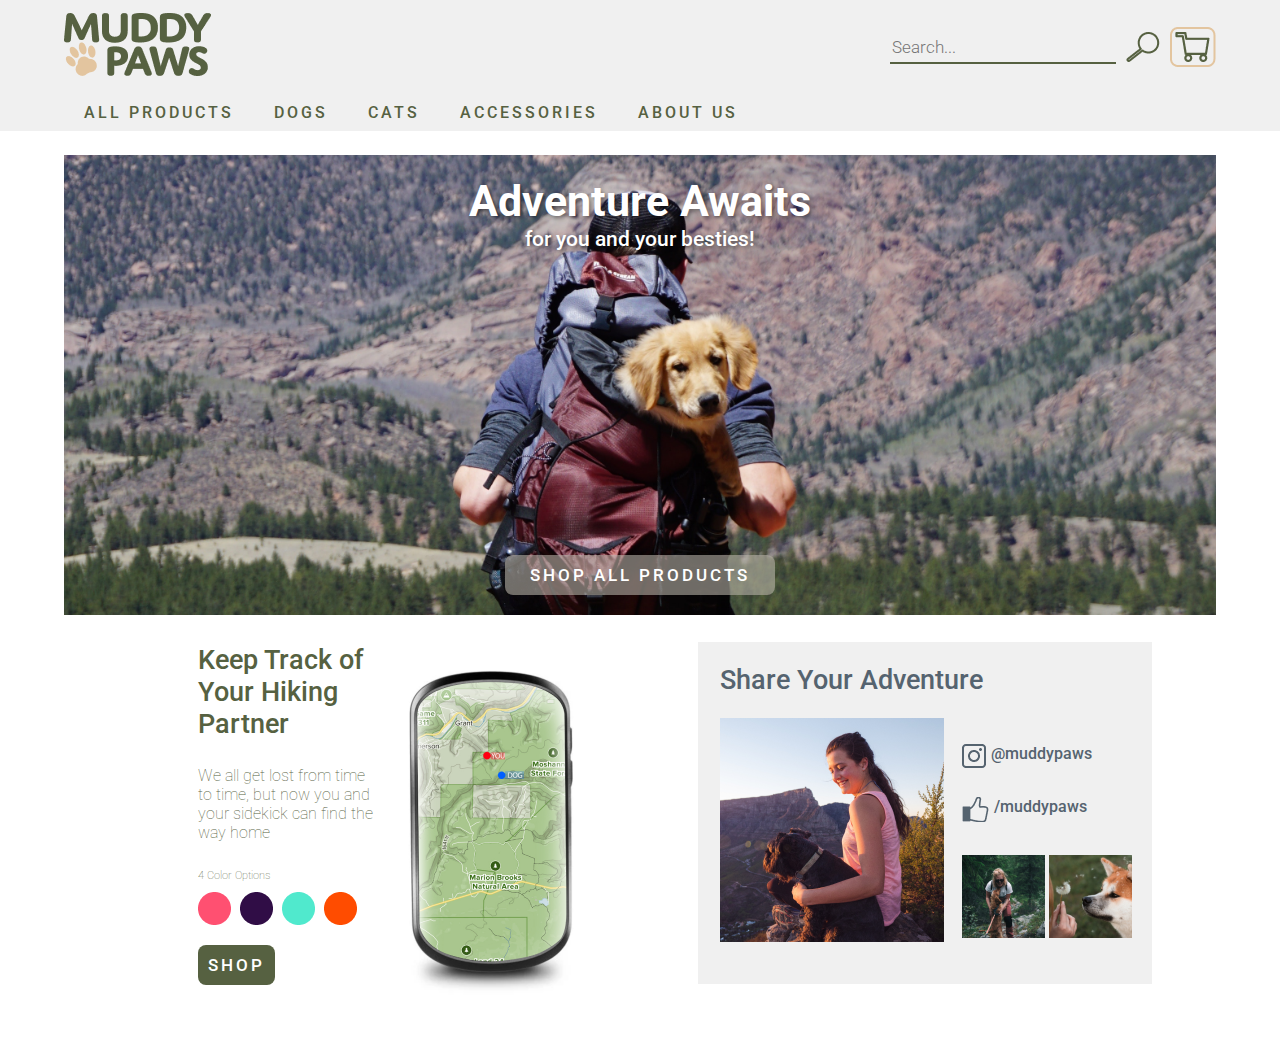
==== index.html @ 75e67714 "added files" ====
<!DOCTYPE html>
<html>
<head>
	<title>Muddy Paws - Home</title>
	<link rel="stylesheet" type="text/css" href="style.css">
	
	<link href="https://fonts.googleapis.com/css2?family=Arimo:ital,wght@0,400;0,700;1,400;1,700&family=Roboto:ital,wght@0,100;0,300;0,400;0,500;0,700;0,900;1,100;1,300;1,400;1,500;1,700;1,900&display=swap" rel="stylesheet">

</head>
<body>
	<div class="header">
		<a href="index.html" id="logo"><img src="icons/Logo.png" alt="logo" ></a>
		<div class="header-right">
			<input type="text" name="searchBar" placeholder="Search..." id="textInput">
			<img src="icons/searchIcon.png" alt="cart" id="searchIcon">
			<div id="cartButton">
				<img src="icons/cartIcon.png" alt="cart" id="cartIcon">
			</div>
		</div>
	</div>	
	<nav class="navBar">
		<!-- nav bar will be changed to a dropdown in the future, this feels crowded -->
		<a href="allProducts.html">ALL PRODUCTS</a>
		<a href="">DOGS</a>
		<a href="">CATS</a>
		<a href="">ACCESSORIES</a>
		<a href="about.html">ABOUT US</a>
	</nav>
	<div id="hero">
		<!-- main content imagery -->
		<div id="heroText">
			<h1>Adventure Awaits</h1>
			<h2>for you and your besties!</h2>			
		</div>
		<a href="allProducts.html"><h3 id="shopAllProducts">SHOP ALL PRODUCTS</h3></a>
	</div>
	<div class="content">
		<!-- first big use of flexbox -->
		<div class="feature">
			<div class="featureDetail">
				<!-- nested flexboxes -->
				<h2>Keep Track of Your Hiking Partner</h2>
				<p>We all get lost from time to time, but now you and your sidekick can find the way home</p>
				<p id="colorOptions">4 Color Options</p>
				<img src="images/colorOptions.png" id="colors" alt="color options">
				<button class="callToAction">SHOP</button>
			</div>
			<img src="images/GPS.png" id="gps" alt="gps">
		</div>
		<div class="social">
			<!-- this section gave me difficulties -->
			<!-- attemped to create a grid -->
			<!-- will change with script -->
			<h2>Share Your Adventure</h2>
			<div class="socialElements">
				<img src="images/Social1.png" alt="social large">
				<div id="socialElementsSmall">
					<a href=""><div id="ig">
						<img src="icons/InstaIcon.png" alt="IG icon">
						<h3 class="accountname">@muddypaws</h3>
					</div></a>
					<a href=""><div id="fb">
						<img src="icons/FBIcon.png" alt="FB icon">
						<h3 class="accountname">/muddypaws</h3>
					</div></a>
					<div id="social2-3">
						<img src="images/Social2.png" alt="social image small2">
						<img src="images/Social3.png" alt="social image small3">
					</div>
				</div>	
			</div>
		</div>	
	</div>
	
</body>
</html>
---- style.css ----
body{
	/*had to use this to let header bleed to edge of browser*/
	margin: 0;
}
.header{
	display: flex;
	justify-content: space-between;
	align-items: center;
	background-color: #F0F0F0;
	height: 93px;
	margin:0;
}
.header-right{
	height: 40px;
	margin-right: 5%;
}
.header-right input[type=text] {
  	font-family: 'Roboto', sans-serif;
  	/*should just call font fmaily in the body next time, stop multiple instances*/
  	font-size: 14pt;
  	font-weight: 300;
  	float: left;
  	padding-top: 10px;
  	padding-bottom: 5px;
  	margin-top: 0px;
  	margin-right: 10px;
  	border-bottom: 2px solid #566141;
  	border-top: none;
  	border-right: none;
  	border-left: none;
  	box-sizing: border-box;
  	font-size: 17px;
  	/*rgba to make transparent background color*/
  	background-color: rgba(0,0,0,0);
 }
.navBar{
	display: flex;
	flex-direction: row;
	justify-content: flex-start;
	background-color: #F0F0F0;
	height: 38px;
	margin:0;
	padding-left: 5%;
}
.navBar a{
	flex-basis: content;
	margin: 0 20px 0 20px;
	align-items: center;
	display: flex;
	justify-content: center;
	align-items: center;
	text-decoration: none;
	font-family: 'Roboto', sans-serif;
	font-size: 12pt;
	font-weight: 500;
	color: #566141;
	letter-spacing: 3px;
}
.navBar a:hover{
	color: #E3C59F;
	transition: all .25s;
}
.footer{
	/*ended up removing, wasn't behaving as intented*/
	background-color: #F0F0F0;
	height: 50px;
	width: 100%;
	
	bottom: 0;
	
}
.content{

	width: 90%;
	height: 400px;
	
	display: flex;
	flex-direction: row;
	justify-content: center;
	align-items: flex-start;
	margin: 27px auto auto auto;
}
.feature{
	width: 50%;
	color: #566141;
	display: flex;
	flex-direction:  row;
	max-width: 454px;

	justify-content: flex-end;
	text-decoration: none;
	font-family: 'Roboto', sans-serif;	
	margin-right: 5%;
}
.feature h2{
	font-size: 20pt;
	font-weight: 500;
	margin: 2px 0 10px 0;
}
.feature p{
	font-size: 12pt;
	font-weight: 100;
}	
#colorOptions{
	font-size: 8pt;
	font-weight: 100;
}
.featureDetail{
	padding-left: 0;
	padding-right: 5%;
	width: 40%;
	display: flex;
	flex-direction: column;
	align-items: flex-start;

}
.callToAction{
	/*made too many similar button classes, will try to reuse more often with addition of ids*/
	margin-top: 20px;
	padding: 10px;
	border: none;
	color: white;
	font-family: 'Roboto', sans-serif;
	font-size: 13pt;
	font-weight: 500;
	text-decoration: none;
	letter-spacing: 3px;
	text-align: center;
	background-color: #566141;
	border-radius: 8px;
}
.callToAction:hover{
	background-color: #E3C59F;
	transition: all .25s;
}
#colors{
	/*kept image from being streched*/
	align-self: flex-start; 
}
#gps{
	margin-top: 5%;
	margin-right: 0;
	align-self: flex-start;
}
.social{
	/*major flex issues here*/
	/*should completely redo in the future*/
	width: 50%;
	height: 342px;
	color: #55636F;
	max-width: 454px;

	text-decoration: none;
	font-family: 'Roboto', sans-serif;	
	display: flex;
	justify-content: flex-start;
	flex-direction: column;
	background-color: #F0F0F0;
	margin-left: 5%;
	
}
.social h2{
	padding-left: 5%; 
	font-size: 20pt;
	font-weight: 500;
}
.social h3{
	margin: 0;
	font-size: 12pt;
	font-weight: 500;
}
.social a{
	text-decoration: none;
	color: #55636F;

}
.social a:hover h3{
	color: #E3C59F;
	transition: .25s;

}
.socialElements{
	display: flex;
	padding-left: 5%;
}
#socialElementsSmall{
	display: flex;
	flex-direction: column;	
	justify-content: flex-end;
	margin-left: 18px;
	justify-content: space-between;
}
#ig{
	margin-top: 23px;
	display: flex;
	flex-direction: row;
	justify-content: flex-start;
	align-content: center;

}
#ig img{
	align-self: center;
	flex-basis: content;
	margin-right: 5px;

}
.accountName{
	margin: auto;
	align-self: flex-start;
	flex-basis: content;

}
#fb{
	margin-top: 23px;
	display: flex;
	flex-direction: row;
	justify-content: flex-start;
	align-content: center;

}
#fb img{
	align-self: center;
	flex-basis: content;
	margin-right: 5px;

}
#social2-3{
	margin-top:30px;
	flex-basis: content;
}

#cartButton{
	float: right;
	border-radius: 8px;
	height: 40px;
}
#cartButton:hover{
	background-color: #E3C59F; 
	/*added cool transitions to keep changes from being so stark*/
	transition: all .25s;
}
#logo{
	float: left;
	/*margin-top: 20px;*/
	margin-left: 5%;
}
#searchIcon{
	padding: 5px 10px 5px 0px;
}
#hero{
	background-image:url("images/pexels-spencer-gurley-1448053.jpg");
	background-position: center;
	background-size: 100%;
	width: 90%;
	height: 460px;
	overflow: hidden;
	margin: 24px auto;
	display: flex;
	flex-direction: column;
	align-items: center;
	justify-content: space-between;
	max-width: 1200px
}

#hero h1{
	margin:21px 0px 0px 0px;
	color: white;
	font-family: 'Roboto', sans-serif;
	font-size: 32pt;
	font-weight: 700;
	text-align: center;
	text-shadow: 2px 2px 4px rgba(0,0,0, .42);
}

#hero h2{
	margin:0;
	color: white;
	font-family: 'Roboto', sans-serif;
	font-size: 16pt;
	font-weight: 500;
	text-align: center;
	text-shadow: 2px 2px 4px rgba(0,0,0, .42);
}
#hero a{
	text-decoration: none;
}
#shopAllProducts{
	width: 250px;
	padding: 10px;
	color: white;
	font-family: 'Roboto', sans-serif;
	font-size: 13pt;
	font-weight: 500;
	letter-spacing: 3px;
	text-align: center;
	background-color: rgba(185, 181, 170, .59);
	border-radius: 8px;
	
}
#shopAllProducts:hover{
	background-color: #E3C59F;
	transition: all .25s;
}
.productsListTitle{
	margin:30px auto 8px 22%;
	padding-left: 20px;
	font-family: 'Roboto', sans-serif;
	font-size: 20pt;
	color: #566141;
	font-weight: 500;
}
.bodyContent{
	/*could prob reuse .content rather than redoing this code*/
	display: flex;
	width: 90%;
	margin: auto;
	justify-content: center;
	font-family: 'Roboto', sans-serif;
}
.bodyContent a{
	text-decoration: none;
}
.filter{
	flex-basis: 15%;
	margin-top: 12px;
	margin-left: 5%;
	display: flex;
	flex-direction: column;
	align-items: flex-start;
}
.filter h3, a{
	margin-top: 3px;
	margin-bottom: 3px;
}
.filterTitle{
	color: #696969;
	font-size: 14pt;
	font-weight: 500;
	padding-bottom: 5px;
}
.filterCatagory{
	font-size: 12pt;
	font-weight: 500;
	color: #566141; 
	margin-left: 10px;
}
.filterOption{
	display: flex;
	align-items: center;
	padding-left: 20px;
	margin-left: 10px;
	color: #566141;
	font-size: 10pt;
	font-weight: 300;
}
.filterSelect{
	/*cheap workaround for not being able to affect the html checkbox*/
	height: 8px;
	width: 8px;
	border: 1px solid #566141;
	margin-right: 10px;
}
.filterOption:hover .filterSelect{
	background-color: #566141;
}
/*different ids for the unique color instances*/
#strawberry{
	border-color: #FF5071;
}
#strawberry1:hover .filterSelect{
	background-color: #FF5071;
}
#blackberry{
	border-color: #300D46;
}
#blackberry1:hover .filterSelect{
	background-color: #300D46;
}
#crazyberry{
	border-color: #50E9CD;
}
#crazyberry1:hover .filterSelect{
	background-color: #50E9CD;
}
#fireOrange{
	border-color: #FF4C00;
}
#fireOrange1:hover .filterSelect{
	background-color: #FF4C00;
}
/*styling the list itself*/
.productsList{
	display: flex;
	flex-basis: 85%;
	flex-wrap: wrap;
	align-items: flex-start;
	color: #566141;
	margin-bottom: 60px;
}

.productListItem{
	height: 372px;
	flex-basis: 183px;
	margin:10px 16px 22px 16px;
	padding: 2px;
	color: #566141;
	display: flex;
	flex-direction: column;
	align-items: flex-start;
	justify-content: flex-start;
}

.productListItem h4{
	margin:2px 10px 2px 2px;
	font-size: 10pt;
	font-weight: 500;
}
.productListItem p{
	margin:2px 10px auto 2px;
	font-size: 10pt;
	font-weight: 300;
}
.productListItem h5{
	margin:4px 10px 4px 2px;

}
.productListItem img:nth-of-type(2){
	margin: 6px 12px 6px 4px;
	width: 40%;
}
.productListItem:hover{
	border: 2px solid #E3C59F;
	margin:8px 14px 20px 14px;

}
.productContent{
	
	width: 90%;
	margin: 30px auto auto auto;
	
	
	font-family: 'Roboto', sans-serif;
}
/*for the individual products*/
.productMain{
	display: flex;
	justify-content: space-between;
	max-width: 1030px;
	margin-left: auto;
	margin-right: auto;
}
.productMainImages{
	flex-basis: 566px;
	display: flex;
	flex-direction: column;
	justify-content: flex-end;
}
#mainImage{
	align-self: flex-end;
	margin-right: 40px;
}
.productMainImagesSmall{
	margin-top: 20px;
	align-self: flex-start;
	margin-right: 40px;
}
.productMainImagesSmall img{
	margin-right: 20px;
}
.productMainInfo{
	/*again could probably use .content*/
	display: flex;
	flex-direction: column;
	justify-content: flex-start;
	flex-basis: 400px;
	margin-left: 30px;
	font-family: 'Roboto', sans-serif;
	color: #566141;
	height: 483px;
}
.productMainTitle{
	font-size: 28pt;
	font-weight: 500;
	margin: 0 auto 12px 0;
}
.productMainPrice{
	font-size: 14pt;
	font-weight: 600;
	margin: 0 auto 12px 0;
	color: #696969;
}
.productMainCopy{
	font-size: 10pt;
	font-weight: 300;
	margin: 0 25% 12px 0;
	color: #696969;
}
.size{
	display: flex;
	align-items: center;
	margin: 10px 20px 8px 0;
}
.size h4{
	font-size: 14pt;
	font-weight: 600;
	margin: 10px 20px 12px 0;
	color: #696969;
}
.sizeSelect{
	font-size: 8pt;
	font-weight: 600;
	margin: 10px 2px 12px 2px;
	color: #696969;
	padding: 4px 10px 4px 10px;
	border: none;
	text-decoration: none;
	text-align: center;
	background-color: rgba(86,97,65,.11);
	border-radius: 4px;
}
/*the size select was a problem without scripts*/
.sizeSelect:hover{
	outline: 0;
	text-decoration: none;
	background-color: #566141;
	color: white;
	transition: .25s;
}
.sizeSelect:focus{
	/*used focus because i could not effectively style the check boxes*/
	outline: 0;
	text-decoration: none;
	background-color: #566141;
	color: white;
	transition: .25s;
}
.color{
	display: flex;
	align-items: center;
	margin: 8px 20px 12px 0;
}
.color h4{
	font-size: 14pt;
	font-weight: 600;
	margin: 10px 18px 12px 0;
	color: #696969;
}
.colorSelect{
	/*actual objects bettter than using a linked image*/
	width: 28px;
	height: 28px;
	border-radius: 50%;
	margin-right: 10px;
}
#strawberrySelect{
	background-color: #FF5071;
}
#blackberrySelect{
	background-color: #300D46;
}
#crazyberrySelect{
	background-color: #50E9CD;
}
#fireOrangeSelect{
	background-color: #FF4C00;
}
.reviews{
	margin: 10px 20px 12px 0;
	display: flex;
	align-items: center;
}
.reviews img{
	margin-right: 4px;
	width: 28px;
}
.reviewsList{
	margin: 8px auto auto 8px;
	text-decoration: none;
	color: #4884B7;
	font-size: 10pt;
	font-weight: 600;
}
.reviewsList:hover{
	color: #E3C59F;
	transition: .25s;
}
.qty{
	font-size: 14pt;
	font-weight: 600;
	margin: 10px 20px 12px 0;
	color: #696969; 
}
.qty input{
	/*style of the input to mach the branding*/
	height: 24px;
	border: 2px solid #566141;
	border-radius: 8px;
	text-align: center;
	padding-left: 12px;
	font-family: 'Roboto', sans-serif;
	font-weight: 800;
	font-size: 12pt;
	color: #696969;
	margin-left: 20px;

}

.addToCart{
	margin:auto auto 10px 0;
	width: 250px;
	padding: 14px;
	color: white;
	font-family: 'Roboto', sans-serif;
	font-size: 16pt;
	font-weight: 500;
	letter-spacing: 3px;
	text-align: center;
	background-color: #566141;
	border-radius: 8px;
	border:none;
}
.addToCart:hover{
	background-color: #E3C59F;
	transition: .25s;
}
.productSecondaryInfo{
	display: flex;
	justify-content: center;
	width: 90%;
	max-width: 1030px;
	margin-left: auto;
	margin-right: auto;
}
.productDetails{
	width: 50%;
	color: #696969;
	
}
.productDetails h2{
	font-size: 18pt;
	font-weight: 500;
	margin: 8px auto 30px 0;
	color: #566141;
}
.productDetails h3{
	font-size: 14pt;
	font-weight: 500;
	margin: 0 auto 8px 0;
}
.productDetails p{
	font-size: 10pt;
	font-weight: 300;
	margin: 0 10% 32px 0;
}
.sizeChart{
	color: #55636F;
	width: 50%;
	background-color: #F0F0F0;
	margin-top: 20px;
}
.sizeChart h2{
	font-size: 18pt;
	font-weight: 500;
	margin: 14px auto 4px 14px;
	
}
.sizeChart h4{
	font-size: 12pt;
	font-weight: 500;
	margin: 8px auto 10px 14px;
}
/*style for the chart, pretty simple*/
.chart{
	display: flex;
	width: 90%;
	margin: auto auto 30px auto;
	flex-wrap: wrap;
}
.chartTitle{
	color: #55636F;
	background-color: #F0F0F0;
	width: 24%;
	display: flex;
	justify-content: center;
	align-items: center;
	font-size: 10pt;
	font-weight: 500;
	padding-top: 14px; 
	padding-bottom: 7px; 
}
.chartData{
	color: #F0F0F0;
	background-color: #55636F;
	width: 24%;
	display: flex;
	justify-content: center;
	align-items: center;
	border: 1px solid #F0F0F0;
	padding-top: 14px; 
	padding-bottom: 14px; 
	font-size: 10pt;
	font-weight: 300;
}
.lineBreak{
	width: 90%;
	max-width: 1350px;
	margin:30px auto 10px auto;
	border-top: 2px solid #566141;
}
.productRelated{
	width: 90%;
	max-width: 1030px;
	margin-right: auto;
	margin-left: auto;
}
.productRelated h2{
	font-size: 14pt;
	font-weight: 500;
	margin: 14px auto 12px 0;
	color: #566141;
}
#related{
	justify-content: center;
}
.aboutContent{
	/*again, could just use .content*/
	display: flex;
	flex-direction: column;
	width: 90%;
	max-width: 1030px;
	margin: auto;
	font-family: 'Roboto', sans-serif;
}
.aboutContent h1{
	font-size: 20pt;
	color: #566141;
	font-weight: 500;
	margin-top: 50px;
}
.aboutHero{
	/*not img object, called here as background*/
	background-image: url("images/aboutUs.png");
	height: 440px;
	background-position: center;
	background-size: 100%;
	display: flex;
	align-items: flex-start;
	justify-content: space-between;
}
.aboutCallOut{
	/*the text inside the main image*/
	width: 35%;
	
	color: white;
	display: flex;
	justify-content: center;
	align-items: center;
	margin: 22px 22px 22px 22px;
}
.aboutCallOut h2{
	font-size: 30pt;
	font-weight: 500;
	margin-top: 0;
	margin-bottom: 0;
	text-shadow: 0px 0px 4px rgba(0,0,0,.2);
}
#about2{
	/*made an id to differentiate and style separately*/
	align-self: flex-end;
	text-align: right;
}
.aboutDetails{
	display: flex;
	flex-direction: column;
	flex-wrap: wrap;
	max-height: 500px;
	margin-top: 28px;
}
.aboutDetailsSection{
	color: #696969;
	width: 40%;
	height: 33.33%;
	margin-left: 20px;

}
.aboutDetailsSection h3{
	font-size: 16pt;
	font-weight: 500;
	margin:0 auto 0 0;
}
.aboutDetailsSection p{
	font-size: 12pt;
	font-weight: 300;
	margin: 8px auto 28px 0;
}
#customerService{
	font-weight: 500;
	margin-top: 28px;
	margin-bottom: 0;
}
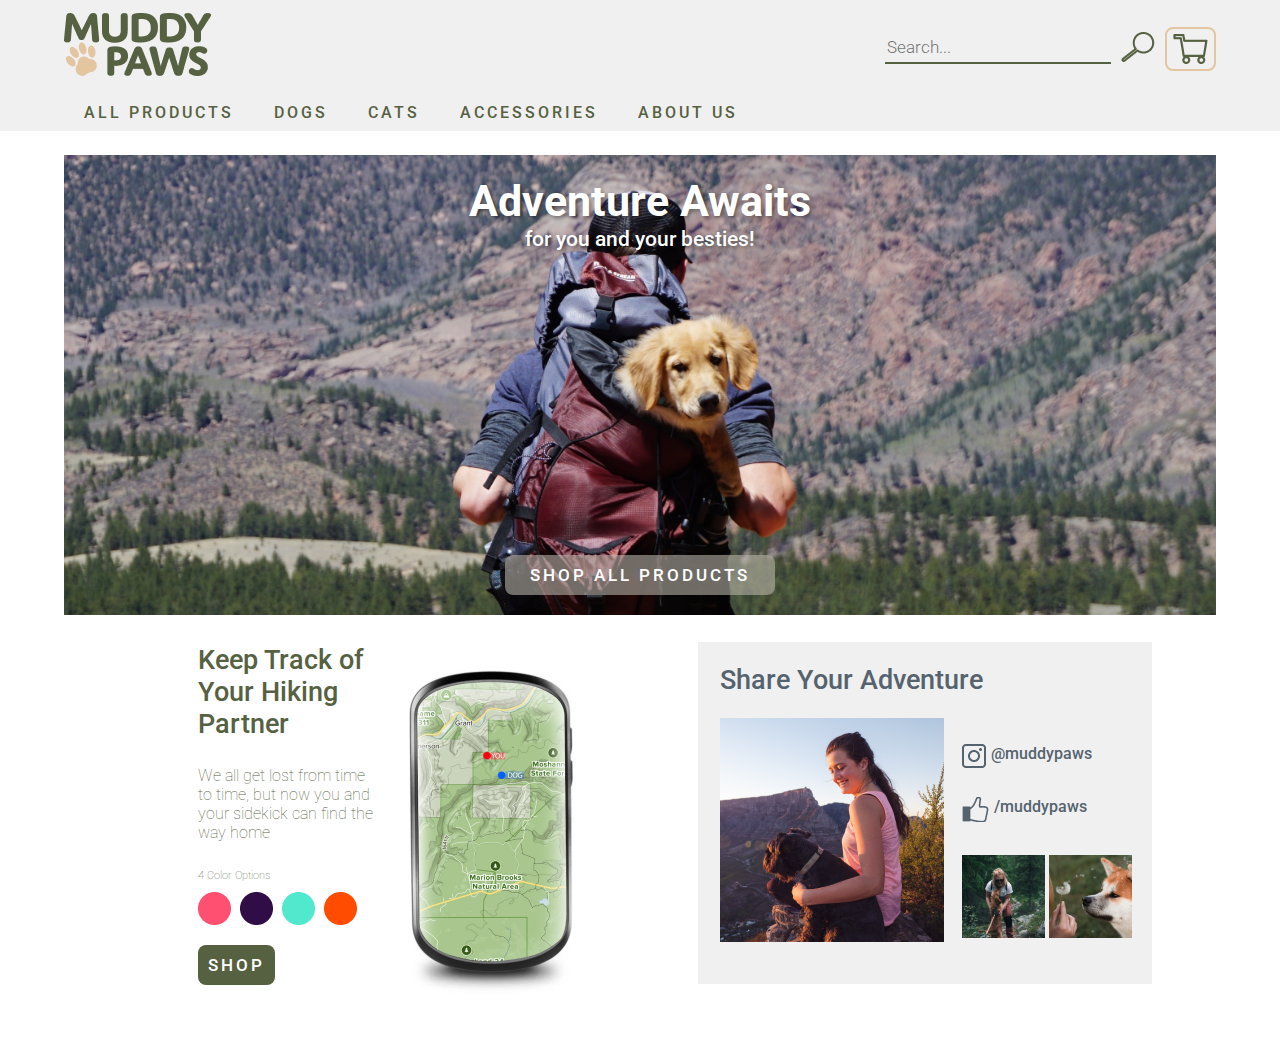
==== commit 60c482ed: "finished js functionality on product deatails page, and updated headed for all pages" ====
--- a/index.html
+++ b/index.html
@@ -9,13 +9,16 @@
 </head>
 <body>
 	<div class="header">
-		<a href="index.html" id="logo"><img src="icons/Logo.png" alt="logo" ></a>
+		<a href="index.html" id="logo"><img src="icons/Logo.png" alt="logo"></a>
 		<div class="header-right">
 			<input type="text" name="searchBar" placeholder="Search..." id="textInput">
 			<img src="icons/searchIcon.png" alt="cart" id="searchIcon">
-			<div id="cartButton">
-				<img src="icons/cartIcon.png" alt="cart" id="cartIcon">
-			</div>
+			<a href="cart.html" id="cartButton">
+				<img src="icons/cartIconNew.png" alt="cart" id="cartIconNew">
+				<div id="cartAmount">
+					<p id="cartCount"></p>
+				</div>
+			</a>
 		</div>
 	</div>	
 	<nav class="navBar">
--- a/style.css
+++ b/style.css
@@ -9,6 +9,7 @@
 	background-color: #F0F0F0;
 	height: 93px;
 	margin:0;
+
 }
 .header-right{
 	height: 40px;
@@ -33,6 +34,42 @@
   	/*rgba to make transparent background color*/
   	background-color: rgba(0,0,0,0);
  }
+#cartButton{
+	float: right;
+	border-radius: 8px;
+	height: 40px;
+	display: flex;
+	flex-direction: row;
+	align-items: center;
+	border: 2px solid #E3C59F;
+	margin-top: 0;
+	text-decoration: none;
+}
+#cartButton:hover{
+	background-color: #E3C59F; 
+	/*added cool transitions to keep changes from being so stark*/
+	transition: all .25s;
+}
+#cartIconNew{
+	height: 30px;
+	margin: 6px;
+}
+#cartAmount{
+	font-family: 'Roboto', sans-serif;
+	color: #566141;
+	margin-right: 6px;
+	/*This will toggle the visibility of the cart count in the header*/
+	/*and will be changed using js and local storage*/
+	display: none;
+}
+#logo{
+	float: left;
+	/*margin-top: 20px;*/
+	margin-left: 5%;
+}
+#searchIcon{
+	padding: 5px 10px 5px 0px;
+}
 .navBar{
 	display: flex;
 	flex-direction: row;
@@ -229,24 +266,6 @@
 	flex-basis: content;
 }
 
-#cartButton{
-	float: right;
-	border-radius: 8px;
-	height: 40px;
-}
-#cartButton:hover{
-	background-color: #E3C59F; 
-	/*added cool transitions to keep changes from being so stark*/
-	transition: all .25s;
-}
-#logo{
-	float: left;
-	/*margin-top: 20px;*/
-	margin-left: 5%;
-}
-#searchIcon{
-	padding: 5px 10px 5px 0px;
-}
 #hero{
 	background-image:url("images/pexels-spencer-gurley-1448053.jpg");
 	background-position: center;
@@ -458,6 +477,8 @@
 #mainImage{
 	align-self: flex-end;
 	margin-right: 40px;
+	width: 565px;
+	height: 483px;
 }
 .productMainImagesSmall{
 	margin-top: 20px;
@@ -495,18 +516,23 @@
 	margin: 0 25% 12px 0;
 	color: #696969;
 }
-.size{
+
+/*Updating the button to radios to make the js a bit easier*/
+
+.sizeInput{
 	display: flex;
 	align-items: center;
 	margin: 10px 20px 8px 0;
 }
-.size h4{
-	font-size: 14pt;
-	font-weight: 600;
-	margin: 10px 20px 12px 0;
-	color: #696969;
-}
-.sizeSelect{
+.sizeInput input[type="radio"]{
+	/*hidding the actual radio circle and making the label the thing we select*/
+	opacity: 0;
+	position: fixed;
+	width: 0;
+}
+.sizeInput label{
+	/*styling the labels to make them appear as buttons style is take from previous .sizeselect
+	from pervious iteration*/
 	font-size: 8pt;
 	font-weight: 600;
 	margin: 10px 2px 12px 2px;
@@ -518,22 +544,56 @@
 	background-color: rgba(86,97,65,.11);
 	border-radius: 4px;
 }
-/*the size select was a problem without scripts*/
-.sizeSelect:hover{
+.sizeInput label:hover{
+	/*again stealing the contents from .sizeselect but this time from the hover state*/
 	outline: 0;
 	text-decoration: none;
 	background-color: #566141;
 	color: white;
 	transition: .25s;
 }
-.sizeSelect:focus{
-	/*used focus because i could not effectively style the check boxes*/
+.sizeInput input[type="radio"]:checked + label{
+	/*now i am applying the style to the label corresponding to the checked radio button (which is hedden)*/
+	outline: 0;
+	text-decoration: none;
+	background-color: #566141;
+	color: white;
+}
+.sizeInput h4{
+	font-size: 14pt;
+	font-weight: 600;
+	margin: 10px 20px 12px 0;
+	color: #696969;
+}
+
+/*.sizeSelect{
+	font-size: 8pt;
+	font-weight: 600;
+	margin: 10px 2px 12px 2px;
+	color: #696969;
+	padding: 4px 10px 4px 10px;
+	border: none;
+	text-decoration: none;
+	text-align: center;
+	background-color: rgba(86,97,65,.11);
+	border-radius: 4px;
+}
+
+.sizeSelect:hover{
 	outline: 0;
 	text-decoration: none;
 	background-color: #566141;
 	color: white;
 	transition: .25s;
 }
+.sizeSelect:focus{
+	
+	outline: 0;
+	text-decoration: none;
+	background-color: #566141;
+	color: white;
+	transition: .25s;
+}*/
 .color{
 	display: flex;
 	align-items: center;
@@ -545,25 +605,69 @@
 	margin: 10px 18px 12px 0;
 	color: #696969;
 }
-.colorSelect{
-	/*actual objects bettter than using a linked image*/
+.color input[type="radio"]{
+	/*hidding the actual radio circle and making the label the thing we select*/
+	opacity: 0;
+	position: fixed;
+	width: 0;
+}
+.color label{
+	/*styling the labels to make them appear as buttons style is take from previous .sizeselect
+	from pervious iteration*/
+	font-size: 8pt;
+	font-weight: 600;
+	margin: 10px 2px 12px 2px;
+	padding: 4px 10px 4px 10px;
+	border: none;
+	text-decoration: none;
+	text-align: center;
+	border-radius: 4px;
+}
+
+/*.colorSelect{
+	
 	width: 28px;
 	height: 28px;
 	border-radius: 50%;
 	margin-right: 10px;
-}
+}*/
 #strawberrySelect{
 	background-color: #FF5071;
+	color: #FF5071;
+}
+#strawberrySelect:hover{
+	border: 2px solid #E3C59F;
+	padding: 2px 8px 2px 8px;	
 }
 #blackberrySelect{
 	background-color: #300D46;
+	color: #300D46;
+}
+#blackberrySelect:hover{
+	border: 2px solid #E3C59F;
+	padding: 2px 8px 2px 8px;	
 }
 #crazyberrySelect{
 	background-color: #50E9CD;
+	color: #50E9CD;
+}
+#crazyberrySelect:hover{
+	border: 2px solid #E3C59F;
+	padding: 2px 8px 2px 8px;	
 }
 #fireOrangeSelect{
 	background-color: #FF4C00;
-}
+	color: #FF4C00;
+}
+#fireOrangeSelect:hover{
+	border: 2px solid #E3C59F;
+	padding: 2px 8px 2px 8px;	
+}
+.color input[type="radio"]:checked + label{
+	border: 2px solid #E3C59F;
+	padding: 2px 8px 2px 8px;
+}
+
 .reviews{
 	margin: 10px 20px 12px 0;
 	display: flex;
@@ -605,7 +709,7 @@
 
 }
 
-.addToCart{
+#addToCart{
 	margin:auto auto 10px 0;
 	width: 250px;
 	padding: 14px;
@@ -619,8 +723,12 @@
 	border-radius: 8px;
 	border:none;
 }
-.addToCart:hover{
+#addToCart:hover{
 	background-color: #E3C59F;
+	transition: .25s;
+}
+#addToCart:disabled{
+	background-color: #989B93;
 	transition: .25s;
 }
 .productSecondaryInfo{
@@ -799,12 +907,122 @@
 	margin-bottom: 0;
 }
 
-
-
-
-
-
-
-
-
-
+/* New Page: Cart*/
+
+#activeCartButton{
+	/*Since this is on the cart page, i chose to remove the hover and set set BG as the selected color*/
+	background-color: #E3C59F;
+	float: right;
+	border-radius: 8px;
+	height: 40px;
+	}
+.cartTitles{
+	display: flex;
+	flex-direction: row;
+	color: #566141;
+	font-size: 10pt;
+	font-weight: 500;
+	padding-top: 0; 
+	padding-bottom: 0; 
+}
+/*.cartTitle{
+	margin: 0 25% 12px 0;
+}*/
+#items{
+	padding-left: 5%;
+	/*flex-grow: 3;*/
+	width: 45%;
+}
+#quantity{
+	/*flex-grow: 1;*/
+	width: 10%;
+	text-align: center;
+}
+#price{
+	/*flex-grow: 2;*/
+	width: 20%;
+	text-align: center;
+}
+hr{
+	border: 2px solid #566141;
+	margin: 0 0 12px 0;
+}
+/*style for the contents of the cart probably a placeholder, I will know better when i add java script*/
+.cartItem{
+	display: flex;
+	flex-direction: row;
+	color:#566141;
+	font-size: 10pt;
+	margin-bottom: 18px;
+}
+.cartItemMain{
+	display: flex;
+	flex-direction: row;
+	/*flex-grow: 1;*/
+	width: 45%;
+	padding-left: 5%;
+}
+.cartItemImage{
+	
+	height: 148px;
+}
+.cartItemMainDetails{
+	padding-left: 5%;
+}
+.cartItemName{
+	margin-bottom: 15px;
+}
+.cartItemDetails{
+	font-weight: 300;
+	margin-top: 15px;
+}
+.cartItemQuantity{
+	/*flex-grow: 1;*/
+	width: 10%;
+	text-align: center;
+	/*padding-left: 5%;*/
+	
+}
+.cartItemPrice{
+	/*flex-grow: 1;
+	text-align: center;*/
+	width: 20%;
+	text-align: center;
+}
+.remove{
+	width: 15%;
+	display: flex;
+	flex-direction: row;
+	justify-content: flex-end;
+	padding-right: 5%;
+}
+.remove h3{
+	padding-left: 6px;
+}
+
+.removeButton{
+	align-self: flex-start;
+	margin: 12px 0 auto 0;
+}
+/*checkout section*/
+.checkoutPrice{
+	width: 20%;
+	float: right;
+}
+.checkoutPriceItem{
+	color: #696969;
+	display: flex;
+	flex-direction: row;
+	justify-content: space-between;
+}
+.checkoutPriceItem h2{
+	margin: 6px 0 6px 0;
+	font-size: 18px;
+}
+#checkoutButton{
+	width: 100%;
+	margin-bottom: 120px;
+}
+
+
+
